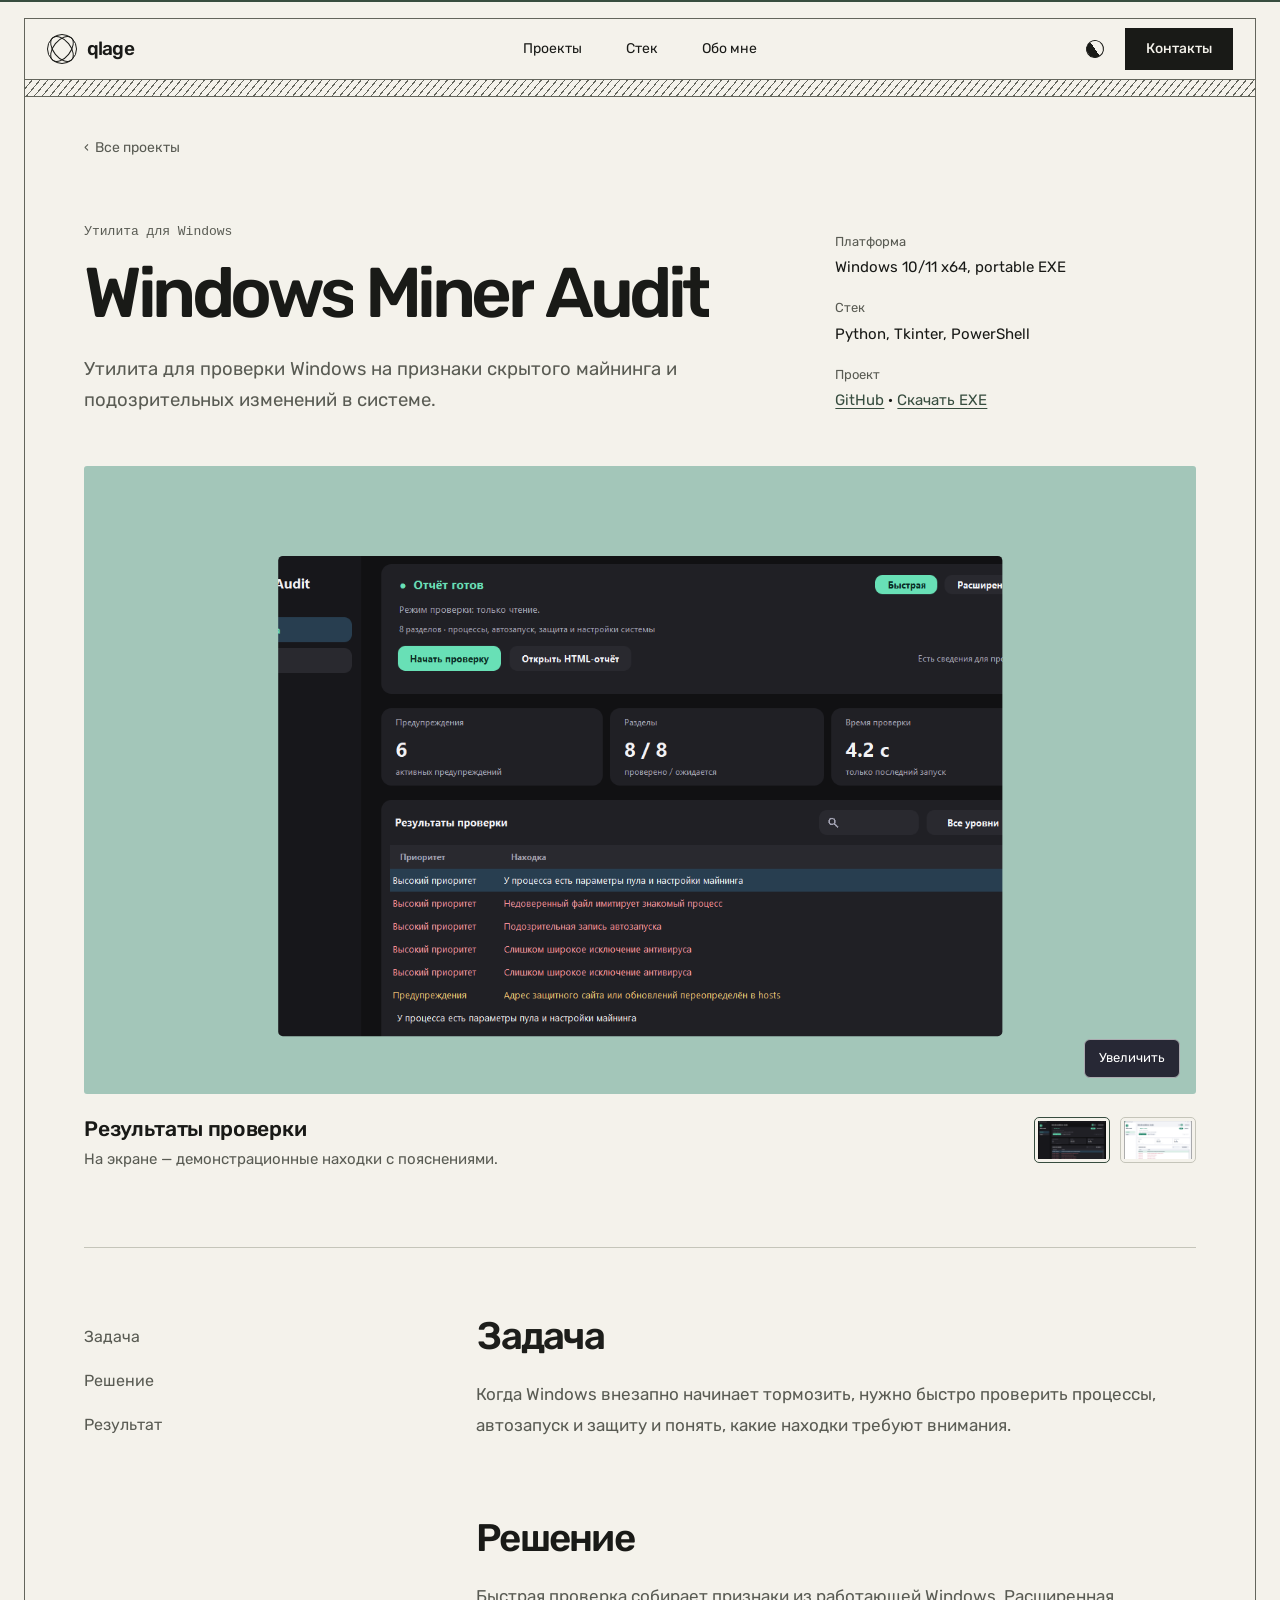
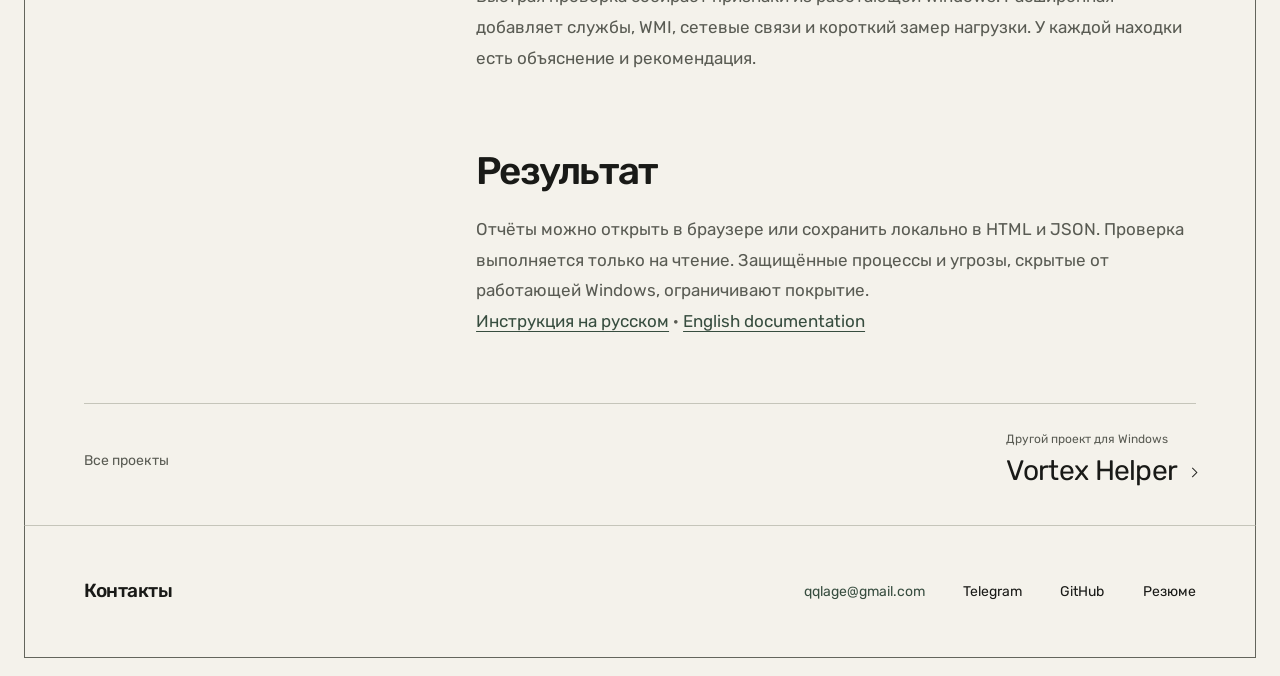
==== case-miner-audit.html @ 8fcd5b07 "Add Windows Miner Audit and Vortex Helper to portfolio" ====
<!doctype html>
<html lang="ru">
<head>
  <meta charset="utf-8">
  <meta name="viewport" content="width=device-width,initial-scale=1">
  <meta name="theme-color" content="#f4f2eb">
  <script>try { if (localStorage.getItem('portfolio-theme') === 'dark') document.documentElement.dataset.theme = 'dark'; } catch {}</script>
  <meta name="description" content="Утилита для проверки Windows на признаки скрытого майнинга и подозрительных изменений в системе.">
  <title>Windows Miner Audit — Кирилл Галдин</title>
  <link rel="icon" href="icon.svg?v=13">
  <link rel="preload" href="assets/type/rubik.ttf" as="font" type="font/ttf" crossorigin>
  <link rel="stylesheet" href="design.css?v=28">
  <script defer src="site.js?v=20"></script>
</head>
<body data-page="case">
  <a class="skip" href="#main">К содержимому</a>
  <header class="mast wrap">
    <a class="brand" href="index.html" aria-label="На главную — Кирилл Галдин">
      <span class="fold" aria-hidden="true"></span>qlage
    </a>
    <nav aria-label="Основная навигация">
      <a href="index.html#work">Проекты</a>
      <a href="index.html#stack">Стек</a>
      <a href="index.html#resume">Обо мне</a>
    </nav>
    <div class="mast-actions">
      <button class="theme-switch" type="button" aria-label="Тёмная тема" aria-pressed="false" hidden><span aria-hidden="true"></span></button>
      <a class="contact-nav" href="#contact">Контакты</a>
    </div>
  </header>
  <main class="wrap" id="main">
    <a class="return" href="index.html#work">‹ &nbsp;Все проекты</a>
    <header class="case-intro">
      <div>
        <p class="profession">Утилита для Windows</p>
        <h1><span class="title-word"><span>Windows</span></span> <span class="title-word"><span>Miner</span></span> <span class="title-word"><span>Audit</span></span></h1>
        <p class="case-lead" data-enter="copy">Утилита для проверки Windows на признаки скрытого майнинга и подозрительных изменений в системе.</p>
      </div>
      <dl class="case-facts" data-enter="copy">
        <div><dt>Платформа</dt><dd>Windows 10/11 x64, portable EXE</dd></div>
        <div><dt>Стек</dt><dd>Python, Tkinter, PowerShell</dd></div>
        <div><dt>Проект</dt><dd><a class="bot-link" href="https://github.com/qLage/windows-miner-audit">GitHub</a> · <a class="bot-link" href="https://github.com/qLage/windows-miner-audit/releases/latest/download/WindowsMinerAudit.exe">Скачать EXE</a></dd></div>
      </dl>
    </header>
    <section class="gallery theme-miner-audit" aria-label="Экраны проекта">
      <a class="screen-stage" data-enter="screen" href="assets/miner-audit-dark-ru.png" aria-label="Открыть скриншот в полном размере">
        <img class="screen" src="assets/miner-audit-dark-ru.png" alt="Результаты проверки">
        <span class="expand">Увеличить</span>
      </a>
      <div class="gallery-info" data-enter="copy">
        <div aria-live="polite">
          <h2 class="frame-title">Результаты проверки</h2>
          <p class="frame-description">На экране — демонстрационные находки с пояснениями.</p>
        </div>
        <div class="thumbs">
          <a href="assets/miner-audit-dark-ru.png" class="thumb" data-label="Результаты проверки"
            data-description="На экране — демонстрационные находки с пояснениями." aria-label="Русский, тёмная тема" aria-current="true">
            <img src="assets/miner-audit-dark-ru.png" alt="" loading="lazy">
          </a>
          <a href="assets/miner-audit-light-en.png" class="thumb" data-label="Английский, светлая тема"
            data-description="Результаты проверки на английском в светлой теме." aria-label="Английский, светлая тема">
            <img src="assets/miner-audit-light-en.png" alt="" loading="lazy">
          </a>
        </div>
      </div>
    </section>
    <dialog class="viewer" aria-label="Полноэкранный просмотр">
      <div class="viewer-top"><strong class="viewer-title"></strong><button class="close-view">Закрыть</button></div>
      <div class="viewer-image"><img alt=""></div>
      <div class="viewer-controls"><button class="zoom" aria-pressed="false">Оригинальный размер</button>
        <div class="paging"><button class="prev" aria-label="Предыдущий скриншот">←</button>
          <span class="page-number" aria-live="polite"></span><button class="forward" aria-label="Следующий скриншот">→</button></div>
      </div>
    </dialog>
    <div class="story">
      <nav class="chapters" aria-label="Разделы кейса">
        <a href="#task">Задача</a>
        <a href="#work-done">Решение</a>
        <a href="#result">Результат</a>
      </nav>
      <div class="story-body">
        <section id="task"><h2 data-enter="heading">Задача</h2><p data-enter="copy">Когда Windows внезапно начинает тормозить, нужно быстро проверить процессы, автозапуск и защиту и понять, какие находки требуют внимания.</p></section>
        <section id="work-done"><h2 data-enter="heading">Решение</h2><p data-enter="copy">Быстрая проверка собирает признаки из работающей Windows. Расширенная добавляет службы, WMI, сетевые связи и короткий замер нагрузки. У каждой находки есть объяснение и рекомендация.</p></section>
        <section id="result"><h2 data-enter="heading">Результат</h2><p data-enter="copy">Отчёты можно открыть в браузере или сохранить локально в HTML и JSON. Проверка выполняется только на чтение. Защищённые процессы и угрозы, скрытые от работающей Windows, ограничивают покрытие.</p>
          <p data-enter="copy"><a class="bot-link" href="https://github.com/qLage/windows-miner-audit/blob/main/README.ru.md">Инструкция на русском</a> · <a class="bot-link" href="https://github.com/qLage/windows-miner-audit/blob/main/README.en.md" lang="en">English documentation</a></p>
        </section>
      </div>
    </div>
    <nav class="next" aria-label="Переход между проектами">
      <a href="index.html#work">Все проекты</a>
      <a href="case-vortex-helper.html"><small>Другой проект для Windows</small>Vortex Helper <i class="go" aria-hidden="true"></i></a>
    </nav>
  </main>

  <footer id="contact" class="wrap foot">
    <h2 data-enter="heading">Контакты</h2>
    <div class="foot-links">
      <a href="mailto:qqlage@gmail.com">qqlage@gmail.com</a>
      <a href="https://t.me/qlage" target="_blank" rel="noopener noreferrer">Telegram</a>
      <a href="https://github.com/qlage" target="_blank" rel="noopener noreferrer">GitHub</a>
      <a href="resume.html">Резюме</a>
    </div>
  </footer>
</body>
</html>
---- design.css ----
@font-face {
  font-family: Rubik;
  src: url("assets/type/rubik.ttf") format("truetype");
  font-style: normal;
  font-weight: 300 900;
  font-display: swap;
}
:root {
  color-scheme: light;
  --ink: #f4f2eb;
  --paper: #191a17;
  --quiet: #595b53;
  --edge: #c5c5ba;
  --frame: #63655c;
  --iris: #374d3f;
  --night: #e7e7de;
  --editor: #faf9f5;
  --syntax: #78507b;
  --marks: #a8aca0;
  --mono: ui-monospace, SFMono-Regular, Consolas, "Liberation Mono", monospace;
  --gutter: clamp(18px, 4.6vw, 72px);
  --stripe: clamp(10px, 1.3vw, 18px);
  --hatching: repeating-linear-gradient(130deg, transparent 0 5px, var(--frame) 5px 6px);
  --ease: cubic-bezier(.22,.72,.2,1);
  background: var(--ink); color: var(--paper);
  font: 400 16px/1.6 Rubik, system-ui, sans-serif; -webkit-font-smoothing: antialiased;
}
:root[data-theme="dark"] {
  color-scheme: dark;
  --ink: #171816; --paper: #efeee7; --quiet: #b8baae; --edge: #41443c;
  --frame: #85877b; --iris: #d0e0bd; --night: #2a2d26;
  --editor: #1e201c; --syntax: #c9a8d0; --marks: #5c6154;
}
:root:not([data-theme="dark"]) .tech-mark { filter: brightness(.54) saturate(1.25); }

* { box-sizing: border-box; }
body, h1, h2, h3, p, dl, dd, figure, ul { margin: 0; }
h1, h2, h3, strong { font-weight: 540; }
h1, h2, h3 { line-height: 1.1; text-wrap: balance; }
h1 { font-size: clamp(44px, 6.5vw, 94px); letter-spacing: -.063em; }
h2 { font-size: clamp(29px, 3.4vw, 48px); letter-spacing: -.045em; }
a { color: inherit; text-decoration: none; }
button { font: inherit; color: inherit; cursor: pointer; }
a:focus-visible, button:focus-visible, summary:focus-visible {
  outline: 2px solid var(--iris); outline-offset: 4px;
}
img { display: block; max-width: 100%; }
[hidden] { display: none !important; }
::selection { color: var(--ink); background: #c6c6ff; }
.wrap { width: min(1460px, calc(100% - clamp(20px, 3.8vw, 64px))); margin-inline: auto; }
main.wrap { border-inline: 1px solid var(--frame); }
body:not([data-page="home"]) main.wrap { padding-inline: var(--gutter); }
main > :is(.collection, .stack-section, .profile) { margin-inline: var(--gutter); }
.bio > :is(.stack-section, .profile) { margin-inline: 0; }
[id] { scroll-margin-top: 30px; }
.skip { position: fixed; left: 1rem; top: -5rem; padding: .7rem 1rem; background: var(--paper); color: var(--ink); z-index: 10; }
.skip:focus { top: 1rem; }
.mast {
  position: relative; display: grid; grid-template-columns: 1fr auto 1fr; align-items: center;
  min-height: 62px; margin-top: clamp(10px, 1.4vw, 24px); margin-bottom: var(--stripe);
  border: 1px solid var(--frame); padding: 6px clamp(12px, 1.7vw, 26px);
}
.mast::after, .primary-stack::before {
  content: ""; display: block; background: var(--hatching); border: 1px solid var(--frame);
  height: var(--stripe); box-sizing: border-box;
}
.mast::after { position: absolute; top: calc(100% + 1px); inset-inline: -1px; border-top: 0; }
.brand { justify-self: start; display: inline-flex; gap: 10px; align-items: center; min-height: 44px; font-size: 19px; font-weight: 530; letter-spacing: -.045em; }
.fold { position: relative; width: 30px; height: 30px; border: 1.6px solid; border-radius: 50%; flex: none; }
.fold::before, .fold::after { content: ""; position: absolute; inset: -1px 5px; border: 1.6px solid; border-radius: 50%; transform: rotate(39deg); }
.fold::after { transform: rotate(-39deg); }
.mast nav, .mast-actions { display: flex; align-items: center; }
.mast nav { gap: clamp(18px, 3.4vw, 52px); }
.mast nav a, .foot a { display: inline-flex; align-items: center; min-height: 44px; font-size: 14px; }
.mast nav a:hover, .foot a:hover, .return:hover, .chapters a:hover { text-decoration: underline; text-underline-offset: 4px; }
.mast-actions { justify-self: end; gap: 10px; }
.theme-switch { width: 40px; height: 40px; display: grid; place-items: center; border: 0; color: var(--paper); background: none; }
.theme-switch span { width: 18px; height: 18px; border: 1.5px solid; border-radius: 50%; background: linear-gradient(90deg, currentColor 50%, transparent 50%); transform: rotate(-35deg); }
.theme-switch:hover { background: var(--night); }
.contact-nav, .project-jump, .secondary-jump {
  display: inline-flex; align-items: center; justify-content: center; gap: 12px; min-height: 42px;
  padding-inline: 20px; background: var(--paper); color: var(--ink);
  border: 1px solid var(--paper); font-size: 14px; font-weight: 460;
}
.secondary-jump { color: var(--paper); background: transparent; border-color: var(--frame); }
.contact-nav:hover, .project-jump:hover { background: var(--iris); }
.secondary-jump:hover { background: var(--night); }
.go { display: inline-block; width: .6em; height: .6em; border-top: 1.5px solid; border-right: 1.5px solid; transform: rotate(45deg); flex: none; }

.portrait { position: relative; isolation: isolate; display: flex; flex-direction: column; align-items: center; }
.portrait::before {
  content: ""; position: absolute; pointer-events: none; z-index: -1; inset: 38% 0 35px;
  background-image: radial-gradient(var(--marks) .7px, transparent .85px);
  background-size: 13px 13px; mask-image: linear-gradient(transparent, black 75%);
}
.portrait-copy { text-align: center; padding: clamp(36px, 4.5vw, 76px) 12px clamp(28px, 3.5vw, 48px); }
.portrait h1 { font-size: clamp(40px, 4.8vw, 78px); line-height: 1.05; font-weight: 445; letter-spacing: -.058em; }
.name-line { display: block; overflow: clip; padding-bottom: .12em; margin-bottom: -.12em; }
.name-line > span { display: block; }
.profession { color: var(--quiet); }
.portrait .profession { margin-top: 2px; font-size: clamp(25px, 3.35vw, 56px); font-weight: 380; letter-spacing: -.055em; line-height: 1.16; }
.portrait-note { color: var(--quiet); max-width: 54ch; margin: 16px auto 0; font-size: clamp(14px, 1.12vw, 17px); line-height: 1.52; }
.intro-links { display: flex; justify-content: center; flex-wrap: wrap; gap: 8px; margin-top: 20px; }
.project-jump span { font-size: 16px; }
.scene { width: min(960px, 81%); background: var(--editor); border: 1px solid var(--edge); border-bottom: 0; border-radius: 8px 8px 0 0; box-shadow: 0 4px 25px #1b211112; }
.editor-bar, .editor-foot { display: flex; align-items: center; gap: 16px; padding-inline: 16px; font: 12px/1.4 var(--mono); }
.editor-bar { border-bottom: 1px solid var(--edge); min-height: 38px; }
.editor-bar a, .editor-foot a { margin-left: auto; display: inline-flex; align-items: center; min-height: 36px; }
.editor-bar a:hover, .scene-case:hover { text-decoration: underline; text-underline-offset: 3px; }
.window-dots { display: inline-flex; gap: 5px; }
.window-dots i { width: 8px; height: 8px; border-radius: 50%; background: #d87a71; }
.window-dots i:nth-child(2) { background: #d4ad61; }
.window-dots i:nth-child(3) { background: #7caa85; }
.filename { color: var(--quiet); }
.editor-panes { display: grid; grid-template-columns: minmax(0, 1fr) minmax(0, 1.12fr); }
.editor-sidebar { padding: 14px 16px; border-right: 1px solid var(--edge); min-width: 0; }
.scene-options { display: flex; flex-wrap: wrap; gap: 2px; }
.scene-options a { display: inline-flex; align-items: center; min-height: 36px; padding: 0 12px; font-size: 13px; color: var(--quiet); }
.scene-options a[aria-current=true] { color: var(--ink); background: var(--paper); }
.scene-options a:not([aria-current]):hover { background: var(--night); }
.scene-code { border: 0; margin-top: 24px; }
.scene-code summary { width: fit-content; padding: 5px 0; font: 12px/1.5 var(--mono); color: var(--quiet); }
.scene-code pre { margin: 8px 0 2px; padding: 0 0 6px; max-width: 100%; overflow-x: auto; }
.scene-code code { font: 12px/1.9 var(--mono); }
.code-line { display: block; }
.code-line::before { content: attr(data-line); display: inline-block; min-width: 3ch; margin-right: 1ch; color: var(--quiet); }
.code-line b { color: var(--syntax); font-weight: 600; }
.stage-pane { min-width: 0; text-align: center; display: flex; flex-direction: column; justify-content: center; }
.signature { position: relative; width: 100%; height: clamp(190px, 15.2vw, 245px); }
.scene-still { position: absolute; inset: 0; width: 100%; height: 100%; object-fit: contain; }
.signature.rendered .scene-still { display: none; }
.signature:not(.rendered) canvas { visibility: hidden; }
.signature canvas { position: absolute; inset: 0; width: 100%; height: 100%; cursor: grab; touch-action: pan-y; }
.signature.dragging canvas { cursor: grabbing; }
.signature canvas:focus-visible { outline: 2px solid var(--iris); outline-offset: -3px; }
.scene-hint { margin: 0 10px 12px; font-size: 12px; line-height: 1.4; color: var(--quiet); }
.editor-foot { min-height: 34px; border-top: 1px solid var(--edge); color: var(--quiet); }
.editor-foot a { color: var(--paper); }
.primary-stack { width: 100%; z-index: 1; background: var(--ink); }
.primary-stack::before { border-inline: 0; }
.primary-stack .tech-inline { display: grid; grid-template-columns: repeat(3,minmax(0,1fr)); gap: 0; border-bottom: 1px solid var(--frame); }
.primary-stack .tech-inline li { justify-content: center; min-height: 64px; font-size: clamp(14px, 1.35vw, 19px); font-weight: 480; color: var(--paper); }
.primary-stack li + li { border-left: 1px solid var(--edge); }

.visually-hidden { position: absolute; width: 1px; height: 1px; padding: 0; overflow: hidden; clip-path: inset(50%); white-space: nowrap; }
.collection { padding: clamp(66px, 7.6vw, 108px) 0; }
.collection h2 { margin-bottom: clamp(30px, 3.7vw, 54px); }
.project-index { display: grid; grid-template-columns: 1fr 1.22fr; gap: clamp(38px, 6vw, 82px); align-items: start; }
.entries { position: relative; padding: 0; list-style: none; }
.entry {
  display: flex; align-items: center; gap: 16px; padding: 19px 8px 19px 0; min-height: 88px;
  border-top: 1px solid var(--edge);
}
.entries li:last-child { border-bottom: 1px solid var(--edge); }
.entry-name { display: grid; gap: 4px; }
.entry-name small, .sample-caption, .case-facts dt { font-size: 13px; line-height: 1.5; }
.entry-name small, .case-facts dt { color: var(--quiet); }
.entry-name strong { font-size: clamp(19px, 1.65vw, 25px); line-height: 1.23; font-weight: 490; letter-spacing: -.028em; }
.entry .go { margin-left: auto; color: var(--quiet); width: 8px; height: 8px; }
.entry:focus-visible, .entry.is-previewed { color: var(--iris); }
.entry.is-previewed .go { color: var(--iris); }
.entry-thumb, .entry-result { display: none; }
@media (min-width: 1260px) {
  .entry-name { flex: 1; grid-template-columns: 1fr 128px; align-items: baseline; gap: 18px; }
  .entry-name small { font-size: 12px; }
}
.theme-estate { --mount: #d9d3c5; --shot: shot-estate; }
.theme-admin { --mount: #a0b7ae; --shot: shot-admin; }
.theme-forum { --mount: #afb8d0; --shot: shot-forum; }
.theme-racs { --mount: #beb6d2; --shot: shot-racs; }
.theme-music { --mount: #95b8c8; --shot: shot-music; }
.theme-crm { --mount: #c5c9f2; --shot: shot-crm; }
.theme-miner-audit { --mount: #a3c6b9; --shot: shot-miner-audit; }
.theme-vortex-helper { --mount: #c2b5d2; --shot: shot-vortex-helper; }
.sample-stack { position: sticky; top: clamp(16px, 6vh, 64px); align-self: start; }
.departing-art { position: absolute; top: 0; left: 0; right: 0; z-index: 1; pointer-events: none; }
.departing-art.theme-estate img { object-fit: cover; object-position: top center; }
.sample { display: block; position: relative; }
.sample-art {
  height: clamp(310px, 28vw, 400px); display: grid; place-items: center; overflow: hidden;
  background: var(--mount); border-radius: 3px; padding: clamp(22px, 3vw, 38px);
}
.sample-art img { height: 100%; width: 100%; object-fit: contain; min-height: 0; filter: drop-shadow(0 7px 10px #20202035); }
.theme-estate .sample-art img { object-fit: cover; object-position: top center; border-radius: 4px; }
.sample-name { display: block; margin-top: 16px; font-size: 19px; line-height: 1.3; letter-spacing: -.025em; }
.sample-caption { display: block; max-width: 49ch; font-size: 15px; line-height: 1.55; color: var(--quiet); margin-top: 5px; }
.sample-link { display: inline-flex; align-items: center; gap: 10px; min-height: 44px; font-size: 14px; color: var(--iris); }
.sample:hover .sample-link, .sample:focus-visible .sample-link { text-decoration: underline; text-underline-offset: 4px; }

.tech-inline, .stack-group ul { list-style: none; padding: 0; }
.tech-inline { display: flex; flex-wrap: wrap; align-items: center; gap: 12px 24px; }
.tech-inline li { display: inline-flex; align-items: center; gap: 8px; color: var(--paper); font-size: 14px; }
.tech-mark { width: 24px; height: 24px; flex: none; }

.stack-section { padding-block: clamp(46px, 6vw, 84px); border-top: 1px solid var(--edge); }
.stack-heading { display: flex; align-items: end; justify-content: space-between; flex-wrap: wrap; gap: 12px 32px; }
.stack-heading p { color: var(--quiet); max-width: 35ch; font-size: 15px; }
.stack-groups, .ai-tools .tech-inline {
  display: grid; grid-template-columns: repeat(4, minmax(0, 1fr)); column-gap: clamp(20px, 3.5vw, 52px);
}
.stack-groups { row-gap: 28px; margin-top: clamp(30px, 4vw, 54px); }
.stack-group { border-top: 1px solid var(--edge); padding-top: 16px; }
.stack-group h3 { font-size: 15px; line-height: 1.35; font-weight: 470; color: var(--quiet); margin-bottom: 12px; }
.stack-group a {
  display: flex; align-items: center; gap: 14px; position: relative; min-height: 52px;
  padding-inline: 6px; border-radius: 6px; font-size: 17px; letter-spacing: -.02em;
}
.stack-group .tech-mark { width: 28px; height: 28px; }
.stack-group a:is(:hover, :focus-visible) { background: var(--night); }
.stack-group a:is(:hover, :focus-visible) .tech-name { transform: translateY(-7px); }
.tech-example {
  position: absolute; bottom: 3px; inset-inline: 48px 2px; overflow: hidden;
  text-overflow: ellipsis; white-space: nowrap; opacity: 0; font-size: 11px; color: var(--iris); letter-spacing: normal;
}
.stack-group a:is(:hover, :focus-visible) .tech-example { opacity: 1; }
.ai-tools {
  display: grid; gap: 12px; margin-top: clamp(28px, 3vw, 44px);
  padding-top: clamp(16px, 2vw, 28px); border-top: 1px solid var(--edge);
}
.ai-tools h3, .case-stack h2 { font-size: clamp(20px, 2vw, 26px); letter-spacing: -.035em; }
.ai-tools .tech-inline { row-gap: 6px; }
.ai-tools .tech-inline li { min-height: 44px; padding-inline: 6px; gap: 14px; font-size: 17px; letter-spacing: -.02em; }
.ai-tools .tech-mark { width: 28px; height: 28px; }
.ai-work { border: 0; }
.ai-work summary {
  display: flex; align-items: center; gap: 10px; width: fit-content;
  min-height: 44px; padding: 0; font-size: 15px;
}
.ai-work summary::-webkit-details-marker { display: none; }
.ai-work summary::after {
  content: ""; width: 7px; height: 7px; border-right: 1.5px solid; border-bottom: 1.5px solid;
  transform: translateY(-2px) rotate(45deg);
}
.ai-work[open] summary::after { transform: translateY(2px) rotate(225deg); }
.ai-work summary:is(:hover, :focus-visible) { text-decoration: underline; text-underline-offset: 4px; }
.ai-work #ai-work { max-width: 64ch; padding-inline-start: 16px; border-inline-start: 2px solid var(--edge); scroll-margin-top: 64px; }
.ai-work p { padding: 0; line-height: 1.6; }
.ai-work p + p { margin-top: 8px; color: var(--quiet); }
.case-stack { padding-block: clamp(20px, 2.4vw, 32px); border-top: 1px solid var(--edge); }
.case-stack .tech-inline {
  display: grid; grid-template-columns: repeat(auto-fit, minmax(10rem, 1fr));
  align-items: stretch; gap: 8px clamp(16px, 2vw, 28px); margin-top: 16px;
}
.case-stack .tech-inline li { min-width: 0; min-height: 36px; gap: 10px; font-size: 16px; line-height: 1.35; }
.case-stack .tech-name { overflow-wrap: anywhere; }
.bio .stack-section { margin-top: 46px; }
.profile {
  border-top: 1px solid var(--edge); padding: clamp(56px, 7vw, 100px) 0;
  display: grid; grid-template-columns: .85fr 1.15fr; gap: clamp(34px, 8vw, 115px);
}
.profile-copy p { font-size: clamp(19px, 1.7vw, 25px); line-height: 1.55; letter-spacing: -.02em; margin-top: 25px; max-width: 33ch; }
.profile-records { display: grid; gap: 26px; }
.profile-records > div { display: grid; grid-template-columns: minmax(86px,.43fr) 1fr; gap: 22px; }
.profile-records dt { font-size: 13px; color: var(--quiet); padding-top: 2px; }
.profile-records dd { font-size: 15px; color: var(--quiet); max-width: 42ch; }
.profile-records strong { display: block; font-size: 17px; font-weight: 470; color: var(--paper); margin-bottom: 4px; }
.foot { padding-inline: var(--gutter); border: 1px solid var(--frame); margin-bottom: 18px; display: flex; justify-content: space-between; align-items: center; gap: 24px; padding-block: clamp(28px, 3.4vw, 50px); border-top: 1px solid var(--edge); }
.foot h2 { font-size: 19px; letter-spacing: -.025em; }
.foot-links { display: flex; flex-wrap: wrap; gap: clamp(20px, 3vw, 44px); }
.foot-links a:first-child { color: var(--iris); }
.foot-links a:hover { text-decoration: underline; text-underline-offset: 5px; }

.return { display: inline-flex; align-items: center; min-height: 44px; color: var(--quiet); font-size: 14px; margin-top: 30px; }
.case-intro { display: grid; grid-template-columns: 1.8fr 1fr; gap: clamp(32px, 8vw, 110px); align-items: end; padding: clamp(30px, 4vw, 55px) 0; }
.case-intro .profession { font: 13px/1.6 var(--mono); margin-bottom: 12px; }
.case-intro h1, .bio h1, .missing h1 { font-size: clamp(42px, 5.5vw, 78px); }
.bio h1 { font-size: clamp(32px, 5.5vw, 78px); overflow-wrap: anywhere; }
.title-word { display: inline-block; vertical-align: top; max-width: 100%; overflow: clip; padding-bottom: .16em; margin-bottom: -.16em; }
.title-word > span { display: inline-block; max-width: 100%; overflow-wrap: anywhere; }
.case-lead { color: var(--quiet); font-size: clamp(17px, 1.45vw, 21px); line-height: 1.65; max-width: 58ch; margin-top: 22px; }
.case-facts { display: grid; gap: 19px; padding-bottom: 3px; }
.case-facts dd { margin-top: 4px; font-size: 15px; max-width: 35ch; }
.screen-stage {
  display: flex; justify-content: center; align-items: center; cursor: zoom-in;
  position: relative; height: clamp(340px, 49vw, 650px); background: var(--mount); overflow: hidden;
  border-radius: 3px; padding: clamp(16px, 3.4vw, 50px);
}
.screen { width: 100%; height: 100%; object-fit: contain; filter: drop-shadow(0 10px 14px #15162038); }
.theme-estate .screen { object-fit: cover; object-position: top; }
.expand { position: absolute; right: 16px; bottom: 16px; background: #272835; color: white; border: 1px solid #aaaaaf; border-radius: 6px; padding: 8px 14px; font-size: 13px; }
.gallery-info { display: flex; flex-wrap: wrap; justify-content: space-between; align-items: start; gap: 22px; margin-top: 23px; }
.frame-title { font-size: 21px; letter-spacing: -.015em; }
.frame-description { color: var(--quiet); font-size: 15px; margin-top: 7px; }
.thumbs { display: flex; gap: 10px; }
.thumb { width: 76px; height: 46px; padding: 3px; border: 1px solid var(--edge); border-radius: 5px; }
.thumb[aria-current=true] { border-color: var(--iris); }
.thumb img { width: 100%; height: 100%; object-fit: cover; object-position: top; }
.source { font-size: 13px; color: var(--quiet); margin-top: 15px; }
.story { display: grid; grid-template-columns: minmax(145px,.42fr) minmax(0,1fr); gap: clamp(40px, 7vw, 96px); border-top: 1px solid var(--edge); margin-top: clamp(50px, 6vw, 86px); padding: clamp(44px, 5.2vw, 74px) 0; }
.chapters { display: grid; align-self: start; position: sticky; top: 28px; }
.chapters a { display: flex; align-items: center; min-height: 44px; color: var(--quiet); }
.chapters a[aria-current="location"] { color: var(--iris); text-decoration: underline; text-underline-offset: .38em; }
.scroll-title { display: inline-block; }
@media (min-width: 721px) {
  .entry { min-height: clamp(112px, 17vh, 158px); }
  .sample-art { height: clamp(210px, min(31vw, 51vh), 412px); }
  .entries:has(.is-previewed)::before {
    content: ""; position: absolute; top: 0; left: -13px; width: 3px; height: 26px;
    background: var(--iris); border-radius: 2px; pointer-events: none;
    transform: translateY(calc(var(--marker-y, 0px) - 13px));
  }
}
.story-body { max-width: 740px; }
.story-body section + section { margin-top: clamp(48px, 6vw, 80px); }
.story-body section > h2 { font-size: clamp(28px, 3vw, 39px); margin-bottom: 22px; }
.story-body p, .work-list { color: var(--quiet); font-size: 17px; line-height: 1.8; }
.work-list { padding-left: 1.2em; }
.work-list li + li { margin-top: 12px; }
.work-list li::marker { color: var(--iris); }
.work-list + details { margin-top: 25px; }
details { border-block: 1px solid var(--edge); }
summary { padding: 15px 0; cursor: pointer; color: var(--iris); }
details p { padding-block: 8px 22px; }
details h3 { font-size: 19px; }
.comparison { display: grid; grid-template-columns: repeat(auto-fit, minmax(min(100%, 240px), 1fr)); gap: 22px 32px; margin-block: 28px 20px; }
.comparison > div { border-top: 1px solid var(--edge); padding-top: 14px; }
.comparison dt { margin-bottom: 8px; font-weight: 520; }
.comparison > div:last-child dt { color: var(--iris); }
.comparison dd { margin: 0; font-size: 16px; line-height: 1.65; }
.story-body .case-evidence { font-size: 15px; line-height: 1.65; }
.case-evidence + .bot-link { margin-top: 20px; }
.bot-link, .missing a { display: inline-block; text-decoration: underline; text-underline-offset: .22em; color: var(--iris); }
.next { display: flex; justify-content: space-between; align-items: center; gap: 20px; border-top: 1px solid var(--edge); padding: 28px 0 36px; }
.next a:first-child { font-size: 14px; color: var(--quiet); padding-block: 12px; }
.next a:last-child { display: block; font-size: clamp(21px, 2.2vw, 32px); line-height: 1.3; letter-spacing: -.025em; }
.next small { display: block; font-size: 12px; color: var(--quiet); letter-spacing: 0; margin-bottom: 5px; }
.next i { font-size: 12px; vertical-align: middle; margin-left: 6px; }
.next a:hover { color: var(--iris); }

.viewer { color: var(--paper); background: var(--ink); border: 1px solid var(--edge); border-radius: 12px; padding: 0; width: 94vw; max-width: 1720px; height: 92dvh; max-height: none; }
.viewer[open] { display: flex; flex-direction: column; }
.viewer::backdrop { background: #0c0d14e8; }
body:has(.viewer[open]) { overflow: hidden; }
.viewer-top, .viewer-controls { display: flex; justify-content: space-between; align-items: center; gap: 12px; padding: 10px 16px; }
.viewer-top strong { font-size: 15px; }
.viewer button { min-height: 44px; min-width: 44px; padding: 6px 12px; border-radius: 2px; background: var(--night); border: 1px solid var(--frame); font-size: 13px; }
.viewer button:hover { border-color: var(--iris); }
.viewer-image { flex: 1; min-height: 0; overflow: auto; background: #0e0f16; }
.viewer-image img { width: 100%; height: 100%; object-fit: contain; }
.viewer-image.long img { height: auto; }
.viewer-image.original img { width: auto; height: auto; max-width: none; }
.paging { display: flex; align-items: center; gap: 10px; font-size: 13px; }
.bio, .missing { padding-block: clamp(44px, 7vw, 100px); }
.bio { padding-block-end: 0; }
.bio .profile { margin-top: 50px; }
.missing a { margin-top: 24px; }

@keyframes sample-in { from { opacity: .65; } to { opacity: 1; } }
@keyframes name-rise {
  from { transform: translateY(108%) rotate(3deg); }
  to { transform: translateY(0) rotate(0); }
}
@keyframes lead-in { from { opacity: .12; transform: translateY(12px); } to { opacity: 1; transform: none; } }
@keyframes chapter-progress { from { transform: scaleX(0); } to { transform: scaleX(1); } }
@media (prefers-reduced-motion: no-preference) {
  .stack-group a, .stack-group .tech-name, .tech-example { transition: background-color .16s ease, transform .16s ease, opacity .16s ease; }
  html { scroll-behavior: smooth; }
  @view-transition { navigation: auto; }
  .sample-art:not(.departing-art), .entry-thumb, .screen-stage { view-transition-name: var(--shot); view-transition-class: project-shot; }
  ::view-transition-group(.project-shot) { animation-duration: .55s; animation-timing-function: cubic-bezier(.5,0,.15,1); }
  ::view-transition-image-pair(.project-shot) { border-radius: 12px; overflow: clip; }
  ::view-transition-group(root) { animation-duration: .24s; }
  .name-line > span, .title-word > span { animation: name-rise .65s var(--ease) backwards; transform-origin: left bottom; }
  .name-line:nth-child(2) > span { animation-delay: .11s; }
  .title-word:nth-child(2) > span { animation-delay: 55ms; }
  .title-word:nth-child(3) > span { animation-delay: 90ms; }
  .title-word:nth-child(n+4) > span { animation-delay: 125ms; }
  .portrait-copy .profession { animation: lead-in .4s var(--ease) backwards; }
  .portrait-note { animation: lead-in .55s var(--ease) .13s backwards; }
  .project-jump:not(:focus-visible) { animation: lead-in .48s var(--ease) .22s backwards; }
  .scene-options a { transition: color .16s, background-color .16s; }
  .scene-controls { animation: lead-in .48s var(--ease) .24s backwards; }
  .scroll-title {
    transform: translateX(calc(32px * var(--unseen, 0))) translateY(calc(12px * var(--unseen, 0)));
    opacity: calc(1 - .48 * var(--unseen, 0));
  }
  .ink-word { opacity: clamp(.45, calc(1 + (1 - var(--unseen, 0) - var(--word)) * 4), 1); }
  .profile-records > div :is(dt, dd), .case-facts > div, .work-list[data-enter] > li {
    transform: translateY(calc(18px * var(--unseen, 0)));
    opacity: calc(1 - .45 * var(--unseen, 0));
  }
  .entry-name { transform: translateX(calc(22px * var(--unseen, 0))); }
  .entry-thumb img, .screen-stage .screen, .sample-stack .sample-art img {
    transform: scale(calc(1.0 + .14 * var(--unseen, 0))) translateY(calc(14px * var(--unseen, 0)));
    clip-path: inset(calc(11% * var(--unseen, 0)) calc(19% * var(--unseen, 0)) round 4px);
  }
  .entry:focus-visible, .sample:focus-visible, .screen-stage:focus-visible { --unseen: 0 !important; }
  .viewer[open] { animation: sample-in .23s ease-out; }
  .project-jump span { transition: transform .22s var(--ease); }
  .project-jump:hover span { transform: translateY(3px); }
  @supports (animation-timeline: scroll()) {
    body[data-page="case"]::before {
      content: ""; position: fixed; inset: 0 0 auto; height: 2px; z-index: 4; pointer-events: none;
      background: var(--iris); transform-origin: left center;
      animation: chapter-progress 1s linear both; animation-timeline: scroll(root block);
    }
  }
}
@media (max-width: 920px) {
  .stack-groups, .ai-tools .tech-inline { grid-template-columns: repeat(2, minmax(0, 1fr)); }
  .project-index, .profile { gap: 32px; }
  .profile-records > div { grid-template-columns: 1fr; gap: 4px; }
}
@media (max-width: 720px) {
  .stack-heading { display: grid; }
  .stack-groups, .ai-tools .tech-inline { column-gap: 20px; }
  .stack-groups { row-gap: 30px; }
  .stack-group a { min-height: 46px; padding-inline: 0; gap: 10px; font-size: 15px; }
  .ai-tools .tech-inline li { padding-inline: 0; gap: 10px; font-size: 15px; }
  .stack-group .tech-mark, .ai-tools .tech-mark { width: 22px; height: 22px; }
  .tech-example { inset-inline-start: 32px; }
  .case-stack .tech-inline { grid-template-columns: repeat(2, minmax(0, 1fr)); }
  .case-stack .tech-inline li { font-size: 15px; }
  .case-stack .tech-mark { width: 22px; height: 22px; }
  .portrait-copy { padding: 32px 14px 26px; }
  .portrait-note { max-width: 43ch; }
  .scene { width: calc(100% - 26px); }
  .editor-panes { grid-template-columns: 1fr; }
  .editor-sidebar { padding: 6px 12px; border-right: 0; border-bottom: 1px solid var(--edge); }
  .scene-options { justify-content: center; }
  .scene-code { margin: 0; }
  .scene-code summary { margin-inline: auto; min-height: 32px; }
  .scene-code pre { padding-left: 6px; }
  .signature { height: clamp(150px, 39vw, 205px); }
  .primary-stack .tech-inline li { min-height: 55px; gap: 5px; font-size: 12px; }
  .primary-stack .tech-mark { width: 18px; height: 18px; }
  .scene-hint { font-size: 12px; }
  .case-intro .profession { font-size: 12px; }

  .collection { padding-block: 44px 56px; }
  .collection h2 { margin-bottom: 24px; }
  .project-index { display: block; }
  .sample-stack { display: none; }
  .entries { display: grid; gap: 34px; }
  .entry { display: grid; grid-template-columns: 1fr auto; align-items: start; gap: 10px 12px; padding: 0; border: 0; }
  .entries li:last-child { border: 0; }
  .entry-thumb { display: block; grid-column: 1 / -1; width: 100%; height: clamp(160px, 52vw, 280px); margin-bottom: 4px; padding: 12px; overflow: hidden; background: var(--mount); border-radius: 8px; }
  .entry-thumb img { width: 100%; height: 100%; object-fit: contain; }
  .entry-thumb.theme-estate img { object-fit: cover; object-position: top; }
  .entry-name { gap: 4px; }
  .entry-name small { font-size: 13px; }
  .entry .go { align-self: start; margin: 8px 4px 0; }
  .entry-result { display: block; grid-column: 1 / -1; max-width: 45ch; color: var(--quiet); font-size: 15px; line-height: 1.55; }
  .entry.is-previewed { color: var(--paper); }
  .profile { grid-template-columns: 1fr; gap: 30px; padding-block: 50px; }
  .profile-records > div { grid-template-columns: 92px 1fr; gap: 16px; }
  .profile-copy p { margin-top: 16px; }
  .foot { align-items: start; flex-direction: column; gap: 10px; }
  .foot-links { column-gap: 22px; row-gap: 0; }
  .return { margin-top: 10px; }
  .case-intro { grid-template-columns: 1fr; gap: 24px; padding: 22px 0 28px; }
  .case-facts { grid-template-columns: 1fr 1fr; gap: 18px; }
  .case-facts dd { font-size: 14px; }
  .case-lead { margin-top: 16px; }
  .screen-stage { height: clamp(225px, 65vw, 390px); padding: 12px; border-radius: 9px; }
  .theme-music .screen-stage { height: 380px; }
  .expand { right: 8px; bottom: 8px; padding: 6px 10px; font-size: 12px; }
  .gallery-info { flex-direction: column; align-items: stretch; gap: 14px; margin-top: 16px; }
  .story { display: block; padding-top: 12px; }
  .chapters { display: flex; flex-wrap: wrap; gap: 20px; position: static; margin-bottom: 28px; }
  .chapters a { font-size: 13px; }
  .story-body p, .work-list { font-size: 16px; }
  .viewer { width: calc(100vw - 12px); height: 96dvh; }
  .viewer-top, .viewer-controls { padding: 8px; }
  .paging { gap: 5px; }
}
@media (max-width: 370px) {
  .stack-group h3 { min-height: 2.7em; }
  .primary-stack .tech-inline li { flex-direction: column; padding: 7px 0; }

  .profile-records > div, .case-facts { grid-template-columns: 1fr; gap: 5px; }
  .case-facts { gap: 12px; }
  .foot-links { column-gap: 15px; }
}
@media (prefers-reduced-motion: reduce) {
  *, *::before, *::after { animation: none !important; transition: none !important; }
}

@media (max-width: 620px) {
  .mast { grid-template-columns: 1fr auto; row-gap: 1px; padding: 5px 12px 0; }
  .mast nav { grid-row: 2; grid-column: 1 / -1; justify-content: center; gap: clamp(18px, 8vw, 42px); border-top: 1px solid var(--edge); }
  .mast nav a { min-height: 38px; font-size: 13px; }
  .brand { font-size: 19px; }
  .fold { width: 23px; height: 23px; }
  .fold::before, .fold::after { inset-inline: 3px; }
  .mast-actions { grid-row: 1; grid-column: 2; }
  .contact-nav { min-height: 34px; padding-inline: 13px; font-size: 13px; }
  .intro-links > a { padding-inline: 14px; }
}
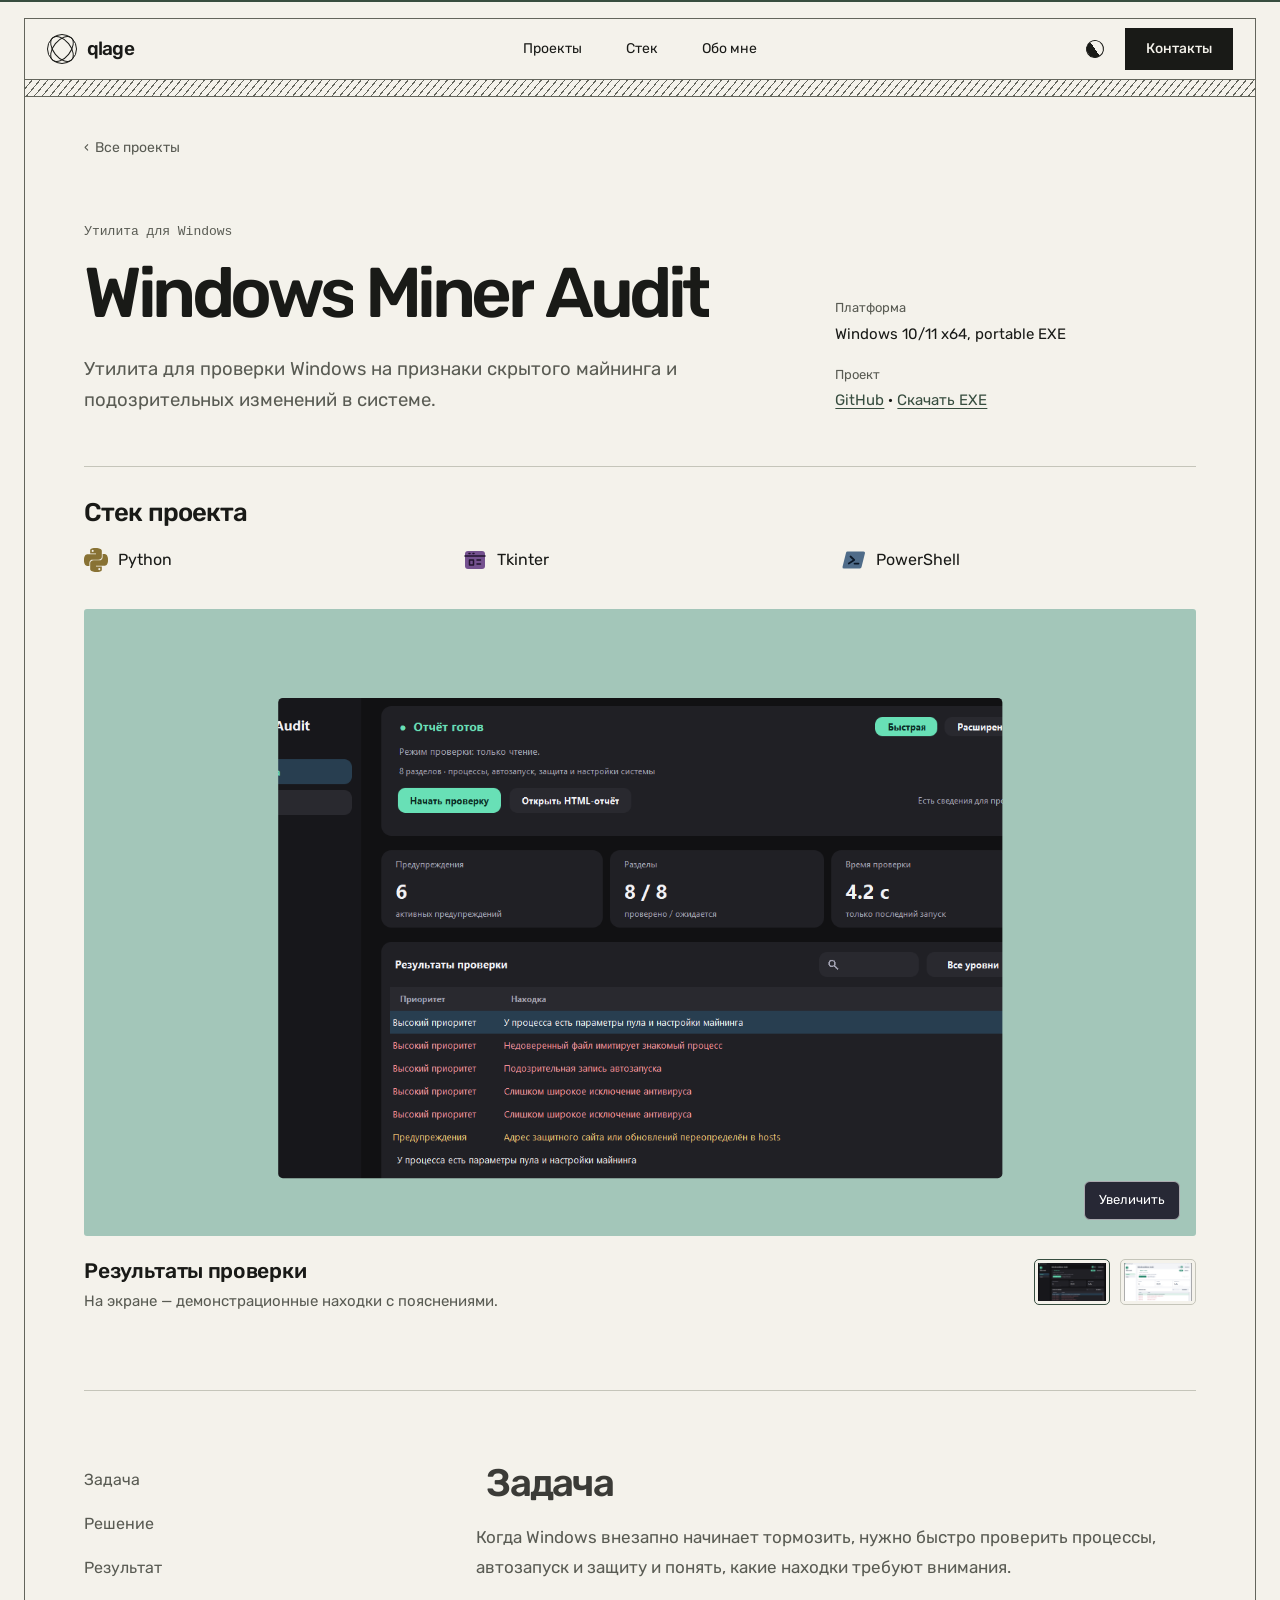
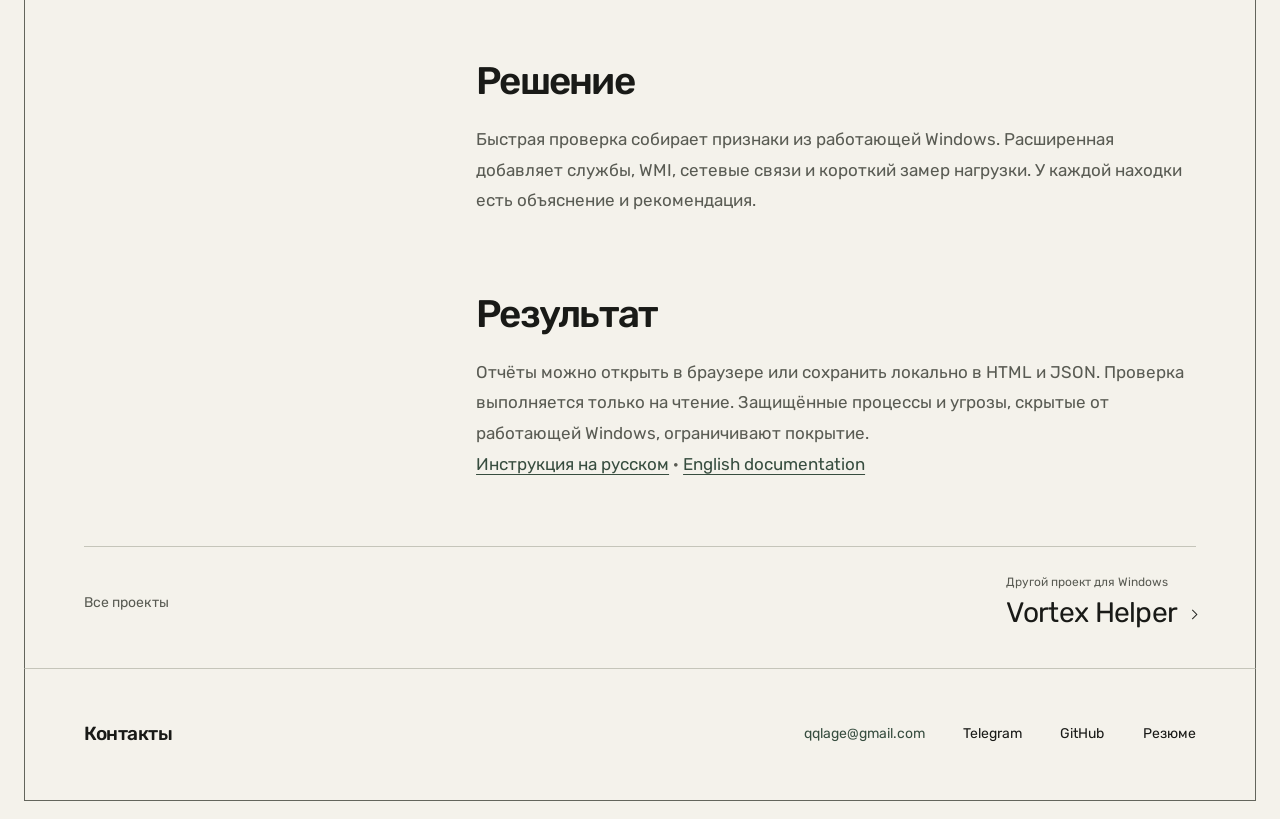
==== commit 1e65a540: "Use the shared technology stack layout for Windows projects" ====
--- a/case-miner-audit.html
+++ b/case-miner-audit.html
@@ -38,10 +38,17 @@
       </div>
       <dl class="case-facts" data-enter="copy">
         <div><dt>Платформа</dt><dd>Windows 10/11 x64, portable EXE</dd></div>
-        <div><dt>Стек</dt><dd>Python, Tkinter, PowerShell</dd></div>
         <div><dt>Проект</dt><dd><a class="bot-link" href="https://github.com/qLage/windows-miner-audit">GitHub</a> · <a class="bot-link" href="https://github.com/qLage/windows-miner-audit/releases/latest/download/WindowsMinerAudit.exe">Скачать EXE</a></dd></div>
       </dl>
     </header>
+    <section class="case-stack" aria-labelledby="case-stack-title">
+      <h2 id="case-stack-title">Стек проекта</h2>
+      <ul class="tech-inline" aria-label="Технологии проекта">
+        <li><img class="tech-mark" src="assets/tech/python.svg" width="24" height="24" alt=""><span class="tech-name">Python</span></li>
+        <li><img class="tech-mark" src="assets/tech/tkinter.svg" width="24" height="24" alt=""><span class="tech-name">Tkinter</span></li>
+        <li><img class="tech-mark" src="assets/tech/powershell.svg" width="24" height="24" alt=""><span class="tech-name">PowerShell</span></li>
+      </ul>
+    </section>
     <section class="gallery theme-miner-audit" aria-label="Экраны проекта">
       <a class="screen-stage" data-enter="screen" href="assets/miner-audit-dark-ru.png" aria-label="Открыть скриншот в полном размере">
         <img class="screen" src="assets/miner-audit-dark-ru.png" alt="Результаты проверки">
